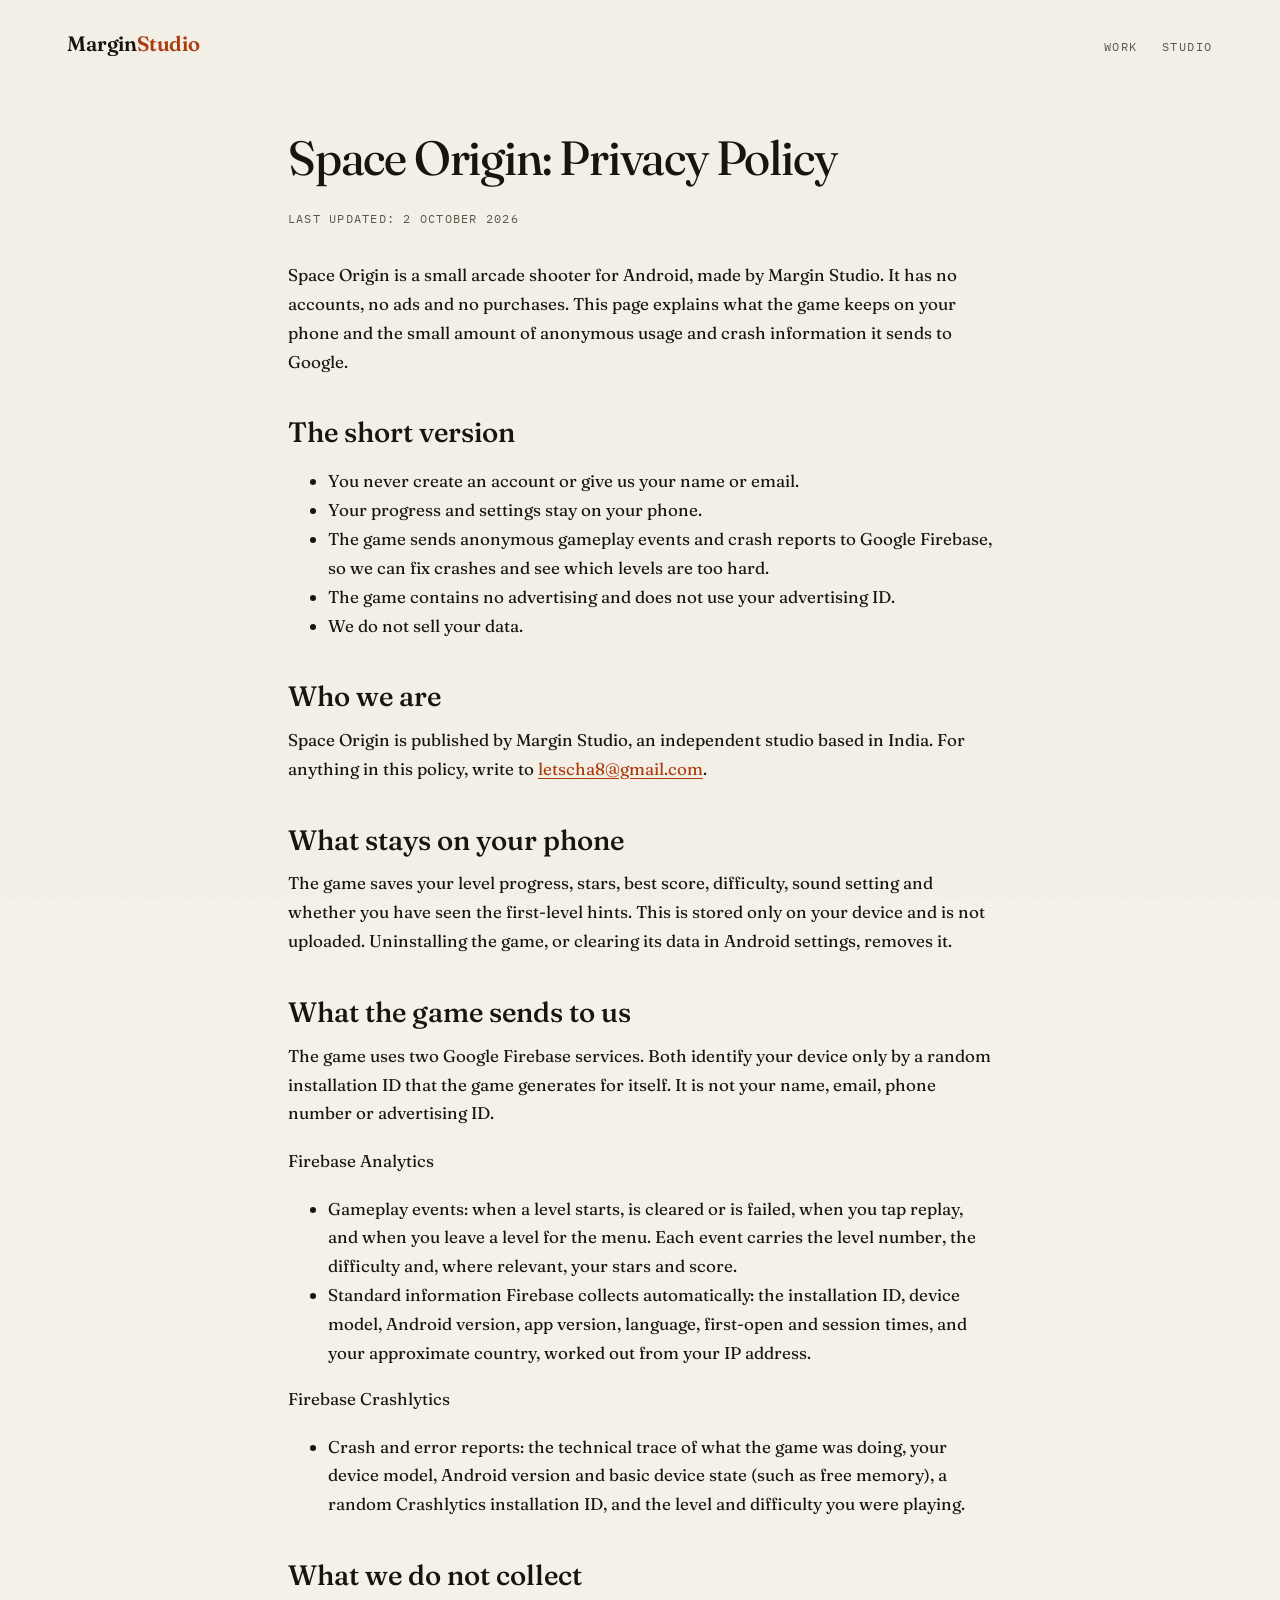
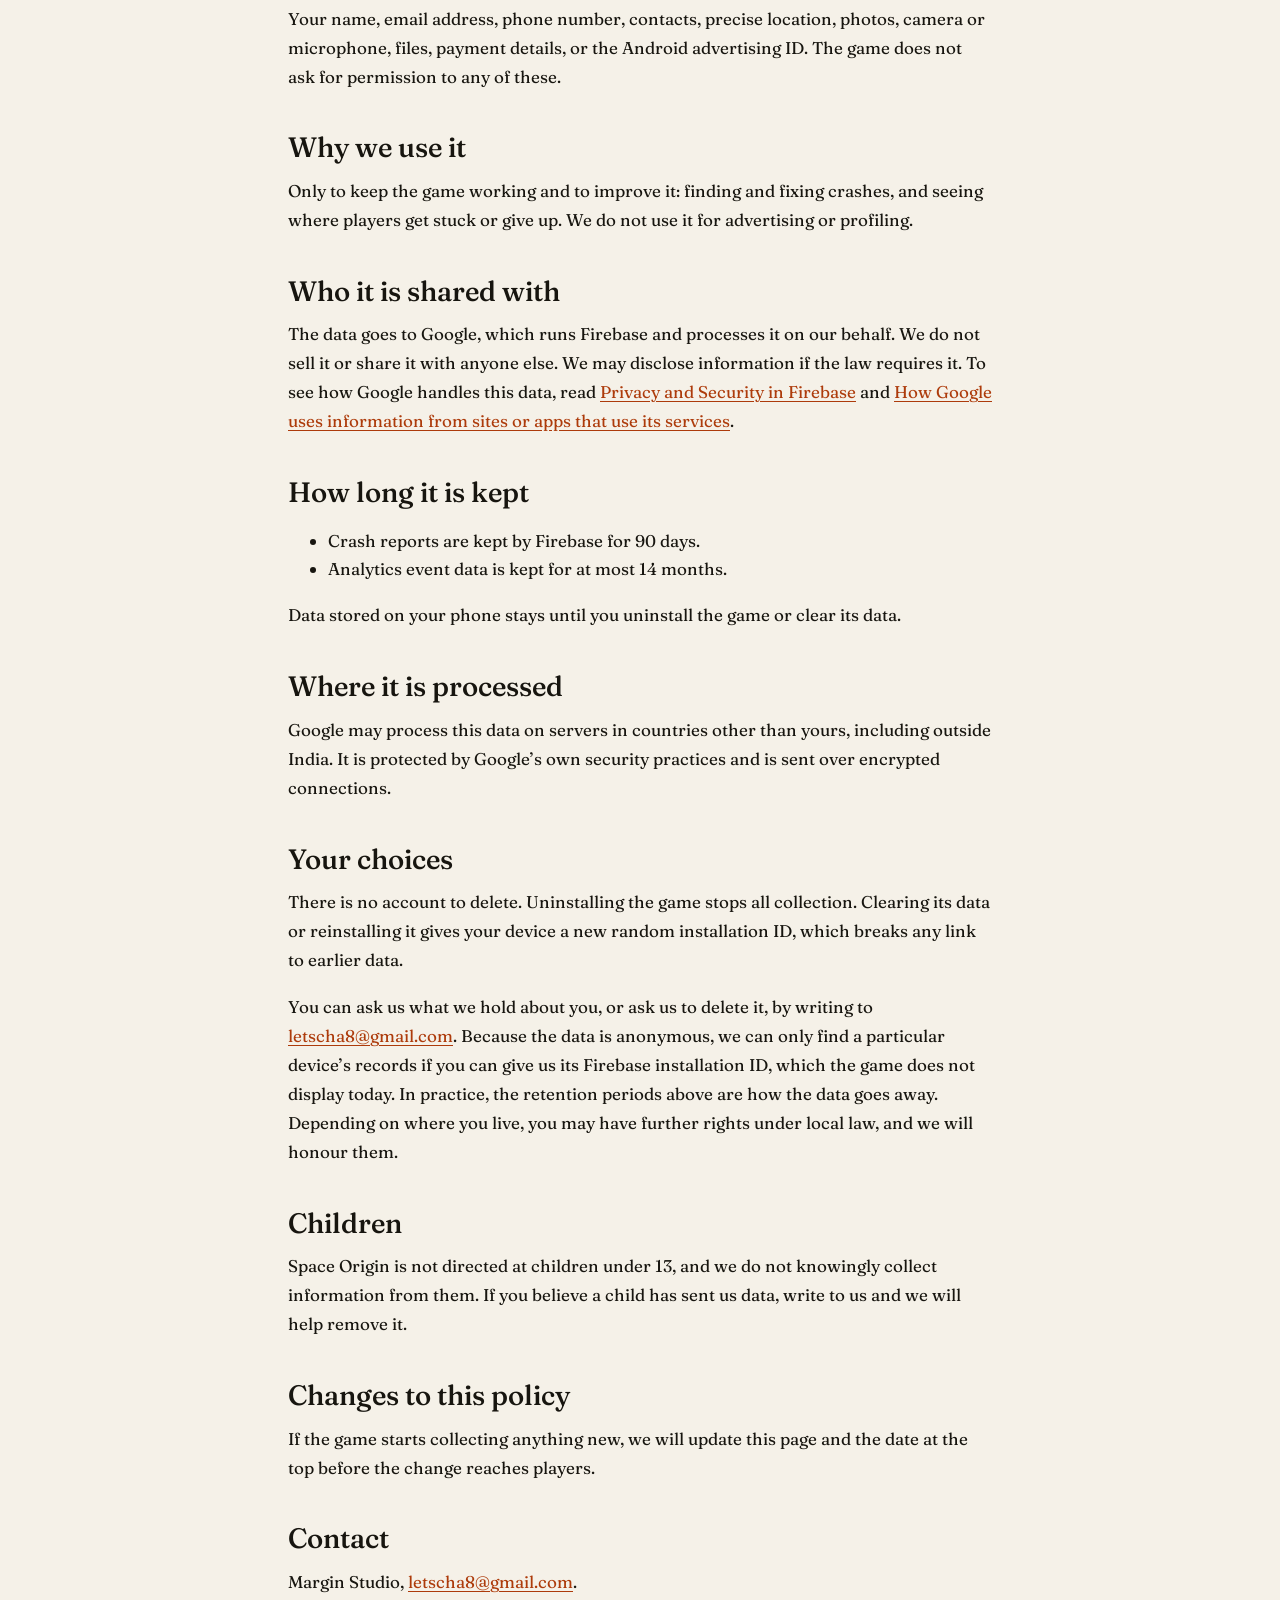
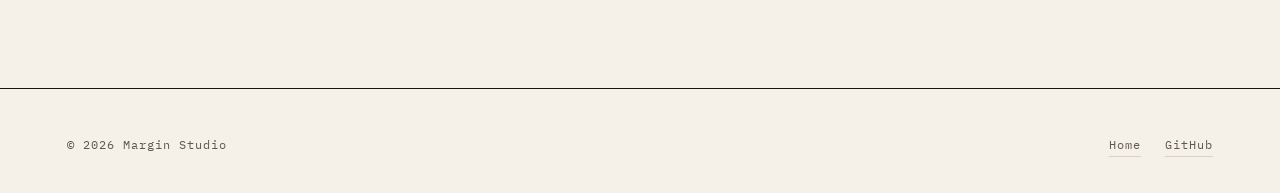
==== spaceorigin/privacy/index.html @ 7636f375 "Add the Space Origin privacy policy New page at /spaceorigin/privacy/ and a footer link to it on the" ====
<!DOCTYPE html>
<html lang="en">
<head>
  <meta charset="utf-8">
  <meta name="viewport" content="width=device-width, initial-scale=1">
  <title>Space Origin Privacy Policy — Margin Studio</title>
  <meta name="description" content="What Space Origin stores on your device, and the small amount of anonymous usage and crash data it sends to Google Firebase.">
  <meta name="referrer" content="no-referrer">
  <meta http-equiv="Content-Security-Policy" content="default-src 'self'; img-src 'self' data:; style-src 'self'; script-src 'none'; font-src 'self'; base-uri 'none'; form-action 'none'; object-src 'none'">

  <link rel="preload" href="/fonts/fraunces-var-latin.woff2" as="font" type="font/woff2" crossorigin>
  <link rel="stylesheet" href="/style.css">
</head>
<body>
  <a class="skip" href="#main">Skip to content</a>

  <header class="site-head">
    <div class="shell">
      <a class="brand" href="/">Margin<em>Studio</em></a>
      <nav class="site-nav" aria-label="Sections">
        <a href="/#work">Work</a>
        <a href="/#studio">Studio</a>
      </nav>
    </div>
  </header>

  <main id="main">
    <div class="shell">
      <article class="doc">
        <h1>Space Origin: Privacy Policy</h1>
        <p class="updated">Last updated: 2 October 2026</p>

        <p>
          Space Origin is a small arcade shooter for Android, made by Margin
          Studio. It has no accounts, no ads and no purchases. This page
          explains what the game keeps on your phone and the small amount of
          anonymous usage and crash information it sends to Google.
        </p>

        <h2>The short version</h2>
        <ul>
          <li>You never create an account or give us your name or email.</li>
          <li>Your progress and settings stay on your phone.</li>
          <li>The game sends anonymous gameplay events and crash reports to Google Firebase, so we can fix crashes and see which levels are too hard.</li>
          <li>The game contains no advertising and does not use your advertising ID.</li>
          <li>We do not sell your data.</li>
        </ul>

        <h2>Who we are</h2>
        <p>
          Space Origin is published by Margin Studio, an independent studio
          based in India. For anything in this policy, write to
          <a href="mailto:letscha8@gmail.com">letscha8@gmail.com</a>.
        </p>

        <h2>What stays on your phone</h2>
        <p>
          The game saves your level progress, stars, best score, difficulty,
          sound setting and whether you have seen the first-level hints. This
          is stored only on your device and is not uploaded. Uninstalling the
          game, or clearing its data in Android settings, removes it.
        </p>

        <h2>What the game sends to us</h2>
        <p>
          The game uses two Google Firebase services. Both identify your
          device only by a random installation ID that the game generates for
          itself. It is not your name, email, phone number or advertising ID.
        </p>

        <p><strong>Firebase Analytics</strong></p>
        <ul>
          <li>
            Gameplay events: when a level starts, is cleared or is failed,
            when you tap replay, and when you leave a level for the menu. Each
            event carries the level number, the difficulty and, where
            relevant, your stars and score.
          </li>
          <li>
            Standard information Firebase collects automatically: the
            installation ID, device model, Android version, app version,
            language, first-open and session times, and your approximate
            country, worked out from your IP address.
          </li>
        </ul>

        <p><strong>Firebase Crashlytics</strong></p>
        <ul>
          <li>
            Crash and error reports: the technical trace of what the game was
            doing, your device model, Android version and basic device state
            (such as free memory), a random Crashlytics installation ID, and
            the level and difficulty you were playing.
          </li>
        </ul>

        <h2>What we do not collect</h2>
        <p>
          Your name, email address, phone number, contacts, precise location,
          photos, camera or microphone, files, payment details, or the Android
          advertising ID. The game does not ask for permission to any of
          these.
        </p>

        <h2>Why we use it</h2>
        <p>
          Only to keep the game working and to improve it: finding and
          fixing crashes, and seeing where players get stuck or give up. We do
          not use it for advertising or profiling.
        </p>

        <h2>Who it is shared with</h2>
        <p>
          The data goes to Google, which runs Firebase and processes it on our
          behalf. We do not sell it or share it with anyone else. We may
          disclose information if the law requires it. To see how Google
          handles this data, read
          <a href="https://firebase.google.com/support/privacy" rel="noopener noreferrer">Privacy and Security in Firebase</a>
          and
          <a href="https://policies.google.com/technologies/partner-sites" rel="noopener noreferrer">How Google uses information from sites or apps that use its services</a>.
        </p>

        <h2>How long it is kept</h2>
        <ul>
          <li>Crash reports are kept by Firebase for 90 days.</li>
          <li>Analytics event data is kept for at most 14 months.</li>
        </ul>
        <p>
          Data stored on your phone stays until you uninstall the game or
          clear its data.
        </p>

        <h2>Where it is processed</h2>
        <p>
          Google may process this data on servers in countries other than
          yours, including outside India. It is protected by Google&rsquo;s
          own security practices and is sent over encrypted connections.
        </p>

        <h2>Your choices</h2>
        <p>
          There is no account to delete. Uninstalling the game stops all
          collection. Clearing its data or reinstalling it gives your device a
          new random installation ID, which breaks any link to earlier data.
        </p>
        <p>
          You can ask us what we hold about you, or ask us to delete it, by
          writing to <a href="mailto:letscha8@gmail.com">letscha8@gmail.com</a>.
          Because the data is anonymous, we can only find a particular
          device&rsquo;s records if you can give us its Firebase installation
          ID, which the game does not display today. In practice, the retention
          periods above are how the data goes away. Depending on where you
          live, you may have further rights under local law, and we will
          honour them.
        </p>

        <h2>Children</h2>
        <p>
          Space Origin is not directed at children under 13, and we do not
          knowingly collect information from them. If you believe a child has
          sent us data, write to us and we will help remove it.
        </p>

        <h2>Changes to this policy</h2>
        <p>
          If the game starts collecting anything new, we will update this page
          and the date at the top before the change reaches players.
        </p>

        <h2>Contact</h2>
        <p>
          Margin Studio, <a href="mailto:letscha8@gmail.com">letscha8@gmail.com</a>.
        </p>
      </article>
    </div>
  </main>

  <footer class="site-foot">
    <div class="shell">
      <div class="foot-grid">
        <span>&copy; 2026 Margin Studio</span>
        <nav class="foot-links" aria-label="Footer">
          <a href="/">Home</a>
          <a href="https://github.com/ashrafkerawala" rel="noopener noreferrer">GitHub</a>
        </nav>
      </div>
    </div>
  </footer>
</body>
</html>
---- style.css ----
/* =========================================================================
   Margin Studio
   Concept: marginalia — the margin is an active part of the page, not
   empty space. Folios, labels and annotations live out in the rail;
   the centrepiece is a stack of ruled sheets tilted in 3D space.
   ========================================================================= */

/* ---------- 1. Fonts (self-hosted, latin subset) ---------- */

@font-face {
  font-family: "Fraunces";
  src: url("/fonts/fraunces-var-latin.woff2") format("woff2-variations");
  font-weight: 100 900;
  font-style: normal;
  font-display: swap;
  unicode-range: U+0000-00FF, U+0131, U+0152-0153, U+02BB-02BC, U+02C6,
    U+02DA, U+02DC, U+2000-206F, U+20AC, U+2122, U+2191, U+2193, U+2212,
    U+2215, U+FEFF, U+FFFD;
}

@font-face {
  font-family: "IBM Plex Mono";
  src: url("/fonts/ibm-plex-mono-400-latin.woff2") format("woff2");
  font-weight: 400;
  font-style: normal;
  font-display: swap;
}

@font-face {
  font-family: "IBM Plex Mono";
  src: url("/fonts/ibm-plex-mono-500-latin.woff2") format("woff2");
  font-weight: 500;
  font-style: normal;
  font-display: swap;
}

/* ---------- 2. Tokens ---------- */

:root {
  /* Print stock, ink, and one accent: the proofreader's red pencil. */
  --paper: #f5f1e8;
  --paper-raised: #fffdf7;
  --paper-sunk: #ece7da;
  --ink: #17150f;
  --ink-soft: #5c584c;
  --rule: #d8d2c4;
  /* Measured 5.47:1 on --paper. The brighter #c1440e came out at 4.54:1 —
     a technical AA pass with no headroom, which is not good enough for
     13px mono annotations. */
  --annot: #ad3b0b;

  /* Sheet lighting: a highlight edge and a defined border, so the stack
     reads as physical paper rather than flat rectangles. */
  --sheet-hi: #ffffff;
  --sheet-edge: #cdc6b5;

  --shadow-lift: 0 2px 4px rgb(23 21 15 / 0.04), 0 12px 28px rgb(23 21 15 / 0.07),
    0 40px 80px rgb(23 21 15 / 0.06);
  --grain-blend: multiply;
  --grain-opacity: 0.055;

  --font-display: "Fraunces", Georgia, "Times New Roman", serif;
  --font-mono: "IBM Plex Mono", ui-monospace, "SFMono-Regular", Consolas, monospace;

  /* Fluid scale.
     The display size is bounded by viewport HEIGHT as well as width, via
     min(): on a short laptop screen a purely vw-based size pushes the last
     line below the fold. */
  --f-display: clamp(3.4rem, min(9.5vw, 14vh), 8rem);
  --f-h2: clamp(2rem, 5.2vw, 3.75rem);
  --f-h3: clamp(1.35rem, 2.4vw, 1.75rem);
  --f-lede: clamp(1.125rem, 1.15rem + 0.5vw, 1.4rem);
  --f-body: clamp(1rem, 0.96rem + 0.2vw, 1.0625rem);
  --f-mono: clamp(0.6875rem, 0.66rem + 0.15vw, 0.8125rem);

  /* Layout */
  --shell: 78rem;
  --rail: 9.5rem;
  --gutter: clamp(1.5rem, 3.5vw, 3rem);
  --pad: clamp(1.25rem, 4vw, 3.25rem);
  --section-gap: clamp(5rem, 12vh, 10rem);
}

@media (prefers-color-scheme: dark) {
  :root {
    --paper: #141310;
    --paper-raised: #1e1c17;
    --paper-sunk: #100f0c;
    --ink: #ece7db;
    --ink-soft: #9c968a;
    --rule: #312e26;
    --annot: #e4702c;

    /* Dark mode needs far more separation than light: paper-on-paper at
       these luminances is otherwise invisible. */
    --sheet-hi: #353027;
    --sheet-edge: #4a443a;

    --shadow-lift: 0 2px 4px rgb(0 0 0 / 0.3), 0 12px 28px rgb(0 0 0 / 0.45),
      0 40px 80px rgb(0 0 0 / 0.4);
    --grain-blend: overlay;
    --grain-opacity: 0.09;
  }
}

/* Registered so the parallax values interpolate as numbers, not strings.
   Unsupported browsers still read them as plain custom properties. */
@property --mx {
  syntax: "<number>";
  inherits: true;
  initial-value: 0;
}
@property --my {
  syntax: "<number>";
  inherits: true;
  initial-value: 0;
}

/* ---------- 3. Base ---------- */

*,
*::before,
*::after {
  box-sizing: border-box;
}

html {
  -webkit-text-size-adjust: 100%;
  scroll-behavior: smooth;
}

body {
  margin: 0;
  /* Column flex so the footer sits at the bottom of short pages (the
     privacy policy) instead of floating halfway up. */
  min-height: 100vh;
  display: flex;
  flex-direction: column;
  background: var(--paper);
  color: var(--ink);
  font-family: var(--font-display);
  font-size: var(--f-body);
  font-variation-settings: "opsz" 14, "wght" 400, "SOFT" 0, "WONK" 0;
  line-height: 1.65;
  /* `clip` rather than `hidden`: hidden would make body a scroll container
     and silently break `position: sticky` on the margin rail. */
  overflow-x: hidden;
  overflow-x: clip;
  -webkit-font-smoothing: antialiased;
}

/* Paper grain. Decorative, never interactive. */
body::after {
  content: "";
  position: fixed;
  inset: 0;
  z-index: 9999;
  pointer-events: none;
  opacity: var(--grain-opacity);
  mix-blend-mode: var(--grain-blend);
  background-image: url("data:image/svg+xml,%3Csvg xmlns='http://www.w3.org/2000/svg' width='200' height='200'%3E%3Cfilter id='n'%3E%3CfeTurbulence type='fractalNoise' baseFrequency='0.82' numOctaves='4' stitchTiles='stitch'/%3E%3C/filter%3E%3Crect width='100%25' height='100%25' filter='url(%23n)'/%3E%3C/svg%3E");
}

a {
  color: inherit;
}

p {
  margin: 0 0 1.1em;
}

::selection {
  background: var(--annot);
  color: var(--paper-raised);
}

:focus-visible {
  outline: 2px solid var(--annot);
  outline-offset: 3px;
  border-radius: 2px;
}

.skip {
  position: absolute;
  left: -9999px;
  top: 0;
  padding: 0.75rem 1.25rem;
  background: var(--annot);
  color: #fff;
  font-family: var(--font-mono);
  font-size: var(--f-mono);
  text-transform: uppercase;
  letter-spacing: 0.1em;
  z-index: 10000;
}
.skip:focus {
  left: 0.5rem;
  top: 0.5rem;
}

/* ---------- 4. Layout primitives ---------- */

.shell {
  max-width: var(--shell);
  margin-inline: auto;
  padding-inline: var(--pad);
}

/* Two-track grid: the margin rail, then the text column. */
.tracks {
  display: grid;
  grid-template-columns: var(--rail) minmax(0, 1fr);
  gap: var(--gutter);
  align-items: start;
}

.rail {
  position: sticky;
  top: 2rem;
  display: flex;
  flex-direction: column;
  gap: 0.6rem;
  padding-top: 0.75rem;
  border-top: 1px solid var(--ink);
}

.folio {
  font-family: var(--font-mono);
  font-size: var(--f-mono);
  font-weight: 500;
  letter-spacing: 0.06em;
  color: var(--annot);
}

.label {
  font-family: var(--font-mono);
  font-size: var(--f-mono);
  letter-spacing: 0.14em;
  text-transform: uppercase;
  color: var(--ink-soft);
}

/* An annotation: red, mono, set as if pencilled into the margin. */
.note {
  font-family: var(--font-mono);
  font-size: var(--f-mono);
  line-height: 1.6;
  color: var(--annot);
  border-left: 1px solid var(--annot);
  padding-left: 0.75rem;
  margin-top: 0.5rem;
}

/* ---------- 5. Header ---------- */

.site-head {
  position: relative;
  z-index: 5;
  padding-block: clamp(1.5rem, 3vh, 2.5rem);
}

.site-head .shell {
  display: flex;
  align-items: baseline;
  justify-content: space-between;
  gap: 1rem;
  flex-wrap: wrap;
}

.brand {
  font-family: var(--font-display);
  font-variation-settings: "opsz" 48, "wght" 600, "SOFT" 20, "WONK" 1;
  font-size: 1.3rem;
  letter-spacing: -0.01em;
  text-decoration: none;
}
.brand em {
  font-style: normal;
  color: var(--annot);
}

.site-nav {
  display: flex;
  gap: 1.5rem;
  font-family: var(--font-mono);
  font-size: var(--f-mono);
  letter-spacing: 0.12em;
  text-transform: uppercase;
}
.site-nav a {
  color: var(--ink-soft);
  text-decoration: none;
  padding-bottom: 2px;
  border-bottom: 1px solid transparent;
  transition: color 0.25s ease, border-color 0.25s ease;
}
.site-nav a:hover {
  color: var(--annot);
  border-bottom-color: var(--annot);
}

/* ---------- 6. Hero ---------- */

.hero {
  position: relative;
  padding-block: clamp(2rem, 6vh, 5rem) var(--section-gap);
}

/* The sheet stage anchors to the content column, not the viewport,
   so it bleeds off the shell edge by a controlled amount. */
.hero .shell {
  position: relative;
}

.hero-grid {
  position: relative;
  display: grid;
  grid-template-columns: var(--rail) minmax(0, 1fr);
  gap: var(--gutter);
  align-items: start;
}

.hero-body {
  position: relative;
  z-index: 2;
}

.display {
  margin: 0;
  font-size: var(--f-display);
  /* opsz 144 is the display cut: high contrast, fine hairlines.
     WONK 1 turns on the quirky alternate letterforms. */
  font-variation-settings: "opsz" 144, "wght" 480, "SOFT" 0, "WONK" 1;
  line-height: 0.86;
  letter-spacing: -0.035em;
  text-wrap: balance;
}

/* Two nested elements on purpose: `.line` owns the parallax transform,
   `.line-in` owns the reveal transform. One element cannot hold both,
   since the second `transform` would simply overwrite the first.

   Deliberately 2D. Putting the headline in a `preserve-3d` context with
   translateZ forces the browser to rasterize the text into a composited
   texture and then scale it, which softens the edges — unacceptable when
   the type is the design. Staggered translateX reads as depth anyway, and
   the genuine 3D lives in the sheet stage where it costs nothing. */
.display .line {
  display: block;
}

.display .line-in {
  display: block;
}

/* Each line drifts a different distance — the nearer it "is", the more it
   moves. Same cue the sheet stack uses, without the 3D cost. */
.display .line:nth-child(1) {
  transform: translateX(calc(var(--mx) * 4px));
}
.display .line:nth-child(2) {
  margin-left: 0.14em;
  transform: translateX(calc(var(--mx) * 10px));
}
.display .line:nth-child(3) {
  margin-left: 0.04em;
  transform: translateX(calc(var(--mx) * 17px));
}

/* "apps." gets the accent — the one word that names what they make. */
.display .accent {
  color: var(--annot);
}

.lede {
  max-width: 34ch;
  margin-top: clamp(1.75rem, 4vh, 2.75rem);
  font-size: var(--f-lede);
  font-variation-settings: "opsz" 24, "wght" 380, "SOFT" 30, "WONK" 0;
  color: var(--ink-soft);
  line-height: 1.5;
}

/* ---------- 7. The 3D sheet stack ---------- */

.stage {
  position: absolute;
  z-index: 1;
  right: calc(var(--pad) * -0.25);
  top: 50%;
  width: min(30rem, 42vw);
  aspect-ratio: 5 / 6;
  translate: 0 -50%;
  perspective: 1400px;
  perspective-origin: 60% 45%;
  pointer-events: none;
}

.sheets {
  position: absolute;
  inset: 0;
  transform-style: preserve-3d;
  /* Base tilt, then the live pointer parallax on top. */
  transform: rotateX(calc(8deg + var(--my) * -7deg))
    rotateY(calc(-22deg + var(--mx) * 11deg)) rotateZ(-3deg);
}

.sheet {
  position: absolute;
  inset: 0;
  /* A raking light across each sheet — the cheapest way to make a flat
     rectangle read as a physical surface tilted in space. */
  background: linear-gradient(
    152deg,
    var(--sheet-hi) 0%,
    var(--paper-raised) 42%,
    var(--paper-sunk) 100%
  );
  border: 1px solid var(--sheet-edge);
  box-shadow: var(--shadow-lift);
  overflow: hidden;
  backface-visibility: hidden;
}

/* The red margin rule — the detail the whole concept hangs on. */
.sheet::before {
  content: "";
  position: absolute;
  inset-block: 0;
  left: 17%;
  width: 1px;
  background: var(--annot);
  opacity: 0.45;
}

/* Ghost text: ruled lines standing in for body copy. */
.sheet::after {
  content: "";
  position: absolute;
  inset: 13% 9% 16% 23%;
  background: repeating-linear-gradient(
    to bottom,
    var(--rule) 0 1px,
    transparent 1px 15px
  );
  opacity: 0.85;
}

.sheet:nth-child(1) {
  transform: translateZ(-90px) translate(-9%, 7%) rotate(-5deg);
  opacity: 0.5;
}
.sheet:nth-child(2) {
  transform: translateZ(-45px) translate(-4.5%, 3.5%) rotate(-2.5deg);
  opacity: 0.72;
}
.sheet:nth-child(3) {
  transform: translateZ(0);
}
.sheet:nth-child(4) {
  transform: translateZ(45px) translate(4.5%, -3.5%) rotate(2deg);
}
/* The front sheet carries a struck-through line and a margin tick,
   like a page someone has actually marked up. */
.sheet:nth-child(5) {
  transform: translateZ(92px) translate(9.5%, -7.5%) rotate(4.5deg);
}
.sheet:nth-child(5)::after {
  inset: 18% 14% 22% 26%;
  background: repeating-linear-gradient(
    to bottom,
    var(--ink) 0 2px,
    transparent 2px 17px
  );
  opacity: 0.16;
}

.sheet-mark {
  position: absolute;
  left: 7%;
  top: 27%;
  width: 7%;
  height: 1.5px;
  background: var(--annot);
  transform: rotate(-14deg);
  opacity: 0.9;
}
.sheet-mark::after {
  content: "";
  position: absolute;
  left: 0;
  top: 260%;
  width: 62%;
  height: 1.5px;
  background: var(--annot);
  transform: rotate(6deg);
}

/* ---------- 8. Sections ---------- */

.section {
  padding-block: var(--section-gap);
  border-top: 1px solid var(--rule);
}

.section-title {
  margin: 0 0 clamp(1.5rem, 3vh, 2.25rem);
  font-size: var(--f-h2);
  font-variation-settings: "opsz" 96, "wght" 450, "SOFT" 0, "WONK" 1;
  line-height: 0.95;
  letter-spacing: -0.025em;
}

.section-body {
  max-width: 62ch;
}

.section-body > p:last-child {
  margin-bottom: 0;
}

/* ---------- 9. Work / Under Control ---------- */

.work-head {
  display: flex;
  align-items: baseline;
  gap: 1rem;
  flex-wrap: wrap;
  margin-bottom: 1rem;
}

.status {
  font-family: var(--font-mono);
  font-size: var(--f-mono);
  font-weight: 500;
  letter-spacing: 0.14em;
  text-transform: uppercase;
  color: var(--annot);
  border: 1px solid var(--annot);
  border-radius: 999px;
  padding: 0.2rem 0.7rem;
  white-space: nowrap;
}

.features {
  list-style: none;
  margin: clamp(2rem, 4vh, 3rem) 0 0;
  padding: 0;
  display: grid;
  gap: 1px;
  background: var(--rule);
  border-block: 1px solid var(--rule);
  grid-template-columns: repeat(auto-fit, minmax(15rem, 1fr));
}

.features li {
  background: var(--paper);
  padding: clamp(1.25rem, 2.5vw, 1.75rem) clamp(1rem, 2vw, 1.5rem);
}

.features h3 {
  margin: 0 0 0.5rem;
  font-size: var(--f-h3);
  font-variation-settings: "opsz" 36, "wght" 500, "SOFT" 20, "WONK" 1;
  line-height: 1.15;
  letter-spacing: -0.015em;
}

.features p {
  margin: 0;
  color: var(--ink-soft);
  font-size: 0.95rem;
  line-height: 1.6;
}

.features .idx {
  display: block;
  margin-bottom: 0.9rem;
  font-family: var(--font-mono);
  font-size: var(--f-mono);
  font-weight: 500;
  letter-spacing: 0.1em;
  color: var(--annot);
}

/* Underlined link that draws itself on hover. */
.link {
  display: inline-block;
  margin-top: 2rem;
  font-family: var(--font-mono);
  font-size: var(--f-mono);
  letter-spacing: 0.12em;
  text-transform: uppercase;
  text-decoration: none;
  color: var(--ink);
  padding-bottom: 3px;
  background-image: linear-gradient(var(--annot), var(--annot));
  background-repeat: no-repeat;
  background-position: 0 100%;
  background-size: 100% 1px;
  transition: background-size 0.3s ease, color 0.3s ease;
}
.link:hover {
  color: var(--annot);
  background-size: 100% 2px;
}
.link::after {
  content: " \2192";
}

/* ---------- 10. Studio note ---------- */

.studio-body p {
  font-size: var(--f-lede);
  font-variation-settings: "opsz" 24, "wght" 380, "SOFT" 30, "WONK" 0;
  line-height: 1.55;
  max-width: 46ch;
}

.studio-body p + p {
  color: var(--ink-soft);
}

/* ---------- 11. Footer ---------- */

main {
  flex: 1 0 auto;
}

.site-foot {
  flex-shrink: 0;
  border-top: 1px solid var(--ink);
  padding-block: clamp(2rem, 5vh, 3.5rem) clamp(2rem, 4vh, 3rem);
}

.foot-grid {
  display: flex;
  justify-content: space-between;
  align-items: baseline;
  gap: 1.5rem 2rem;
  flex-wrap: wrap;
  font-family: var(--font-mono);
  font-size: var(--f-mono);
  letter-spacing: 0.08em;
  color: var(--ink-soft);
}

.foot-links {
  display: flex;
  gap: 1.5rem;
  flex-wrap: wrap;
}
.foot-links a {
  color: var(--ink-soft);
  text-decoration: none;
  border-bottom: 1px solid var(--rule);
  padding-bottom: 2px;
  transition: color 0.25s ease, border-color 0.25s ease;
}
.foot-links a:hover {
  color: var(--annot);
  border-bottom-color: var(--annot);
}

/* ---------- 12. Reveal choreography ---------- */

/* Only hide things when scripting is available to bring them back.
   Without JS (or without support for this query) content renders
   immediately — the animation is an enhancement, never a gate. */
@media (scripting: enabled) {
  [data-reveal] {
    opacity: 0;
    transform: translateY(1.5rem);
    transition: opacity 0.85s cubic-bezier(0.22, 1, 0.36, 1),
      transform 0.85s cubic-bezier(0.22, 1, 0.36, 1);
  }
  [data-reveal].is-in {
    opacity: 1;
    transform: none;
  }
  [data-reveal-delay="1"] { transition-delay: 0.09s; }
  [data-reveal-delay="2"] { transition-delay: 0.18s; }
  [data-reveal-delay="3"] { transition-delay: 0.27s; }
  [data-reveal-delay="4"] { transition-delay: 0.36s; }
  [data-reveal-delay="5"] { transition-delay: 0.45s; }
}

/* The sheet stack assembles itself once, on load. */
@keyframes sheet-settle {
  from {
    opacity: 0;
    transform: translateZ(0) translate(0, 14%) rotate(0deg);
  }
}

.sheet {
  animation: sheet-settle 1.1s cubic-bezier(0.22, 1, 0.36, 1) backwards;
}
.sheet:nth-child(1) { animation-delay: 0.05s; }
.sheet:nth-child(2) { animation-delay: 0.14s; }
.sheet:nth-child(3) { animation-delay: 0.23s; }
.sheet:nth-child(4) { animation-delay: 0.32s; }
.sheet:nth-child(5) { animation-delay: 0.41s; }

/* Progressive enhancement: where scroll-linked animation is supported,
   the stack drifts gently as the hero leaves the viewport. */
@supports (animation-timeline: view()) {
  @media (prefers-reduced-motion: no-preference) {
    .sheets {
      animation: stack-drift linear both;
      animation-timeline: view();
      animation-range: entry 40% exit 90%;
    }
    @keyframes stack-drift {
      to {
        translate: 0 -5%;
        rotate: 1.5deg;
      }
    }
  }
}

/* ---------- 13. Responsive ---------- */

@media (max-width: 62rem) {
  :root {
    --rail: 6.5rem;
  }
  .stage {
    width: min(24rem, 46vw);
    opacity: 0.55;
    right: calc(var(--pad) * -0.6);
  }
  .display {
    letter-spacing: -0.03em;
  }
}

@media (max-width: 46rem) {
  :root {
    --rail: 0px;
    --gutter: 0px;
  }
  .tracks,
  .hero-grid {
    grid-template-columns: minmax(0, 1fr);
  }
  /* The rail reflows inline, above its section: folio and label share one
     line, the annotation drops to its own full-width line beneath. Without
     the wrap the label breaks across two lines and squeezes the note into
     a ~200px column. */
  .rail {
    position: static;
    flex-direction: row;
    flex-wrap: wrap;
    align-items: baseline;
    gap: 0.75rem;
    margin-bottom: 1.75rem;
    padding-top: 0.6rem;
  }
  .note {
    flex-basis: 100%;
    border-left: 2px solid var(--annot);
    padding-left: 0.75rem;
    margin-top: 0.35rem;
    max-width: 38ch;
  }
  /* Behind the type, dimmed — depth without crowding the headline. */
  .stage {
    width: min(20rem, 76vw);
    right: -16%;
    top: 68%;
    opacity: 0.42;
  }
  .lede {
    max-width: none;
  }
}

/* ---------- 14. Reduced motion ---------- */

@media (prefers-reduced-motion: reduce) {
  html {
    scroll-behavior: auto;
  }
  *,
  *::before,
  *::after {
    animation-duration: 0.001ms !important;
    animation-iteration-count: 1 !important;
    transition-duration: 0.001ms !important;
  }
  /* Freeze the stack at its resting tilt, ignoring the pointer. */
  .sheets {
    transform: rotateX(8deg) rotateY(-22deg) rotateZ(-3deg);
  }
  .display .line {
    transform: none !important;
  }
  [data-reveal] {
    opacity: 1 !important;
    transform: none !important;
  }
}

/* ---------- 15. Document pages (privacy policy, etc.) ----------
   Shares the tokens and type, but stays a plain readable document:
   no 3D, no motion, generous measure. */

.doc {
  max-width: 44rem;
  margin-inline: auto;
  padding-block: clamp(2rem, 5vh, 4rem) clamp(4rem, 8vh, 6rem);
}

.doc h1 {
  margin: 0 0 1.5rem;
  font-size: clamp(2rem, 5vw, 3rem);
  font-variation-settings: "opsz" 72, "wght" 460, "SOFT" 0, "WONK" 1;
  line-height: 1.05;
  letter-spacing: -0.025em;
}

.doc h2 {
  margin: 2.5rem 0 0.75rem;
  font-size: var(--f-h3);
  font-variation-settings: "opsz" 36, "wght" 520, "SOFT" 20, "WONK" 0;
  line-height: 1.2;
}

.doc p,
.doc li {
  font-variation-settings: "opsz" 16, "wght" 400, "SOFT" 20, "WONK" 0;
  line-height: 1.7;
}

.doc a {
  color: var(--annot);
  text-underline-offset: 3px;
}

.doc .updated {
  font-family: var(--font-mono);
  font-size: var(--f-mono);
  letter-spacing: 0.1em;
  text-transform: uppercase;
  color: var(--ink-soft);
  margin-bottom: 2rem;
}

.notice {
  border-left: 3px solid var(--annot);
  background: var(--paper-raised);
  padding: 1rem 1.25rem;
  margin: 2rem 0;
}
.notice strong {
  font-variation-settings: "opsz" 16, "wght" 600, "SOFT" 0, "WONK" 0;
  color: var(--annot);
}
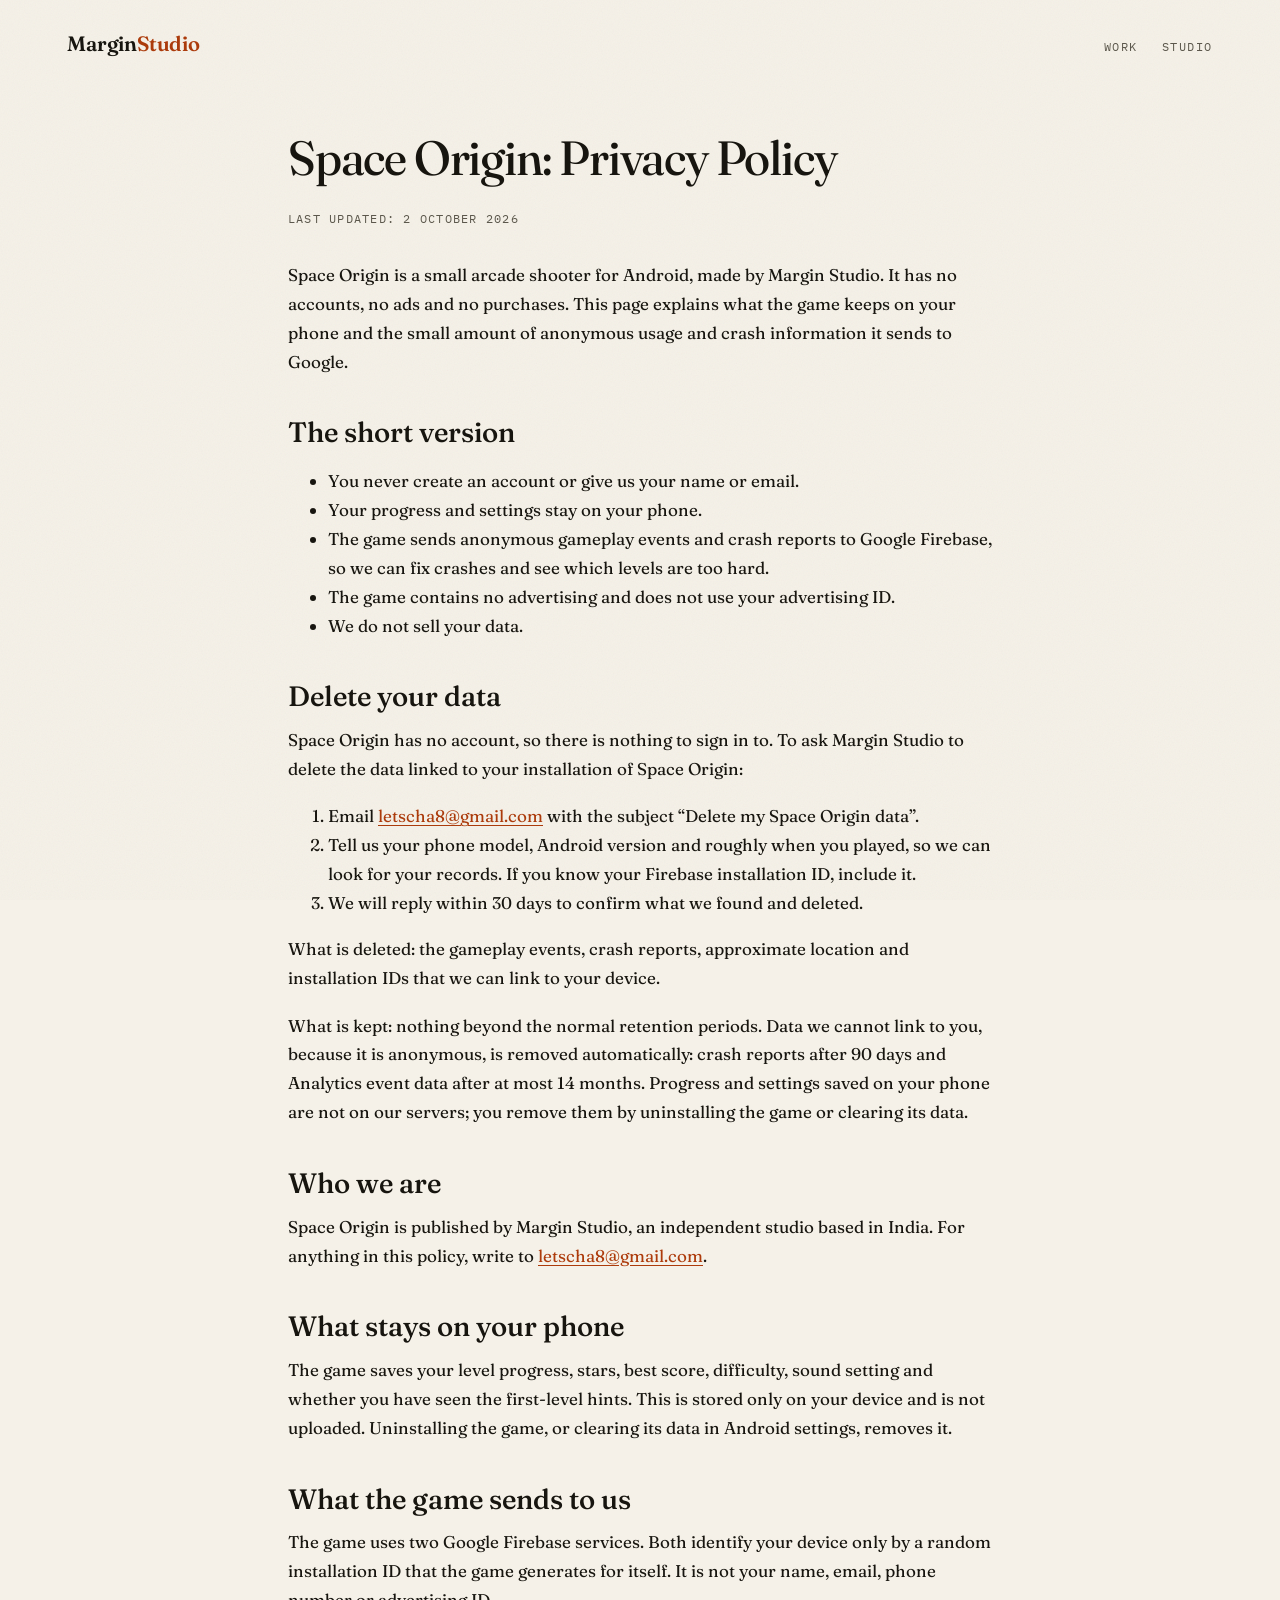
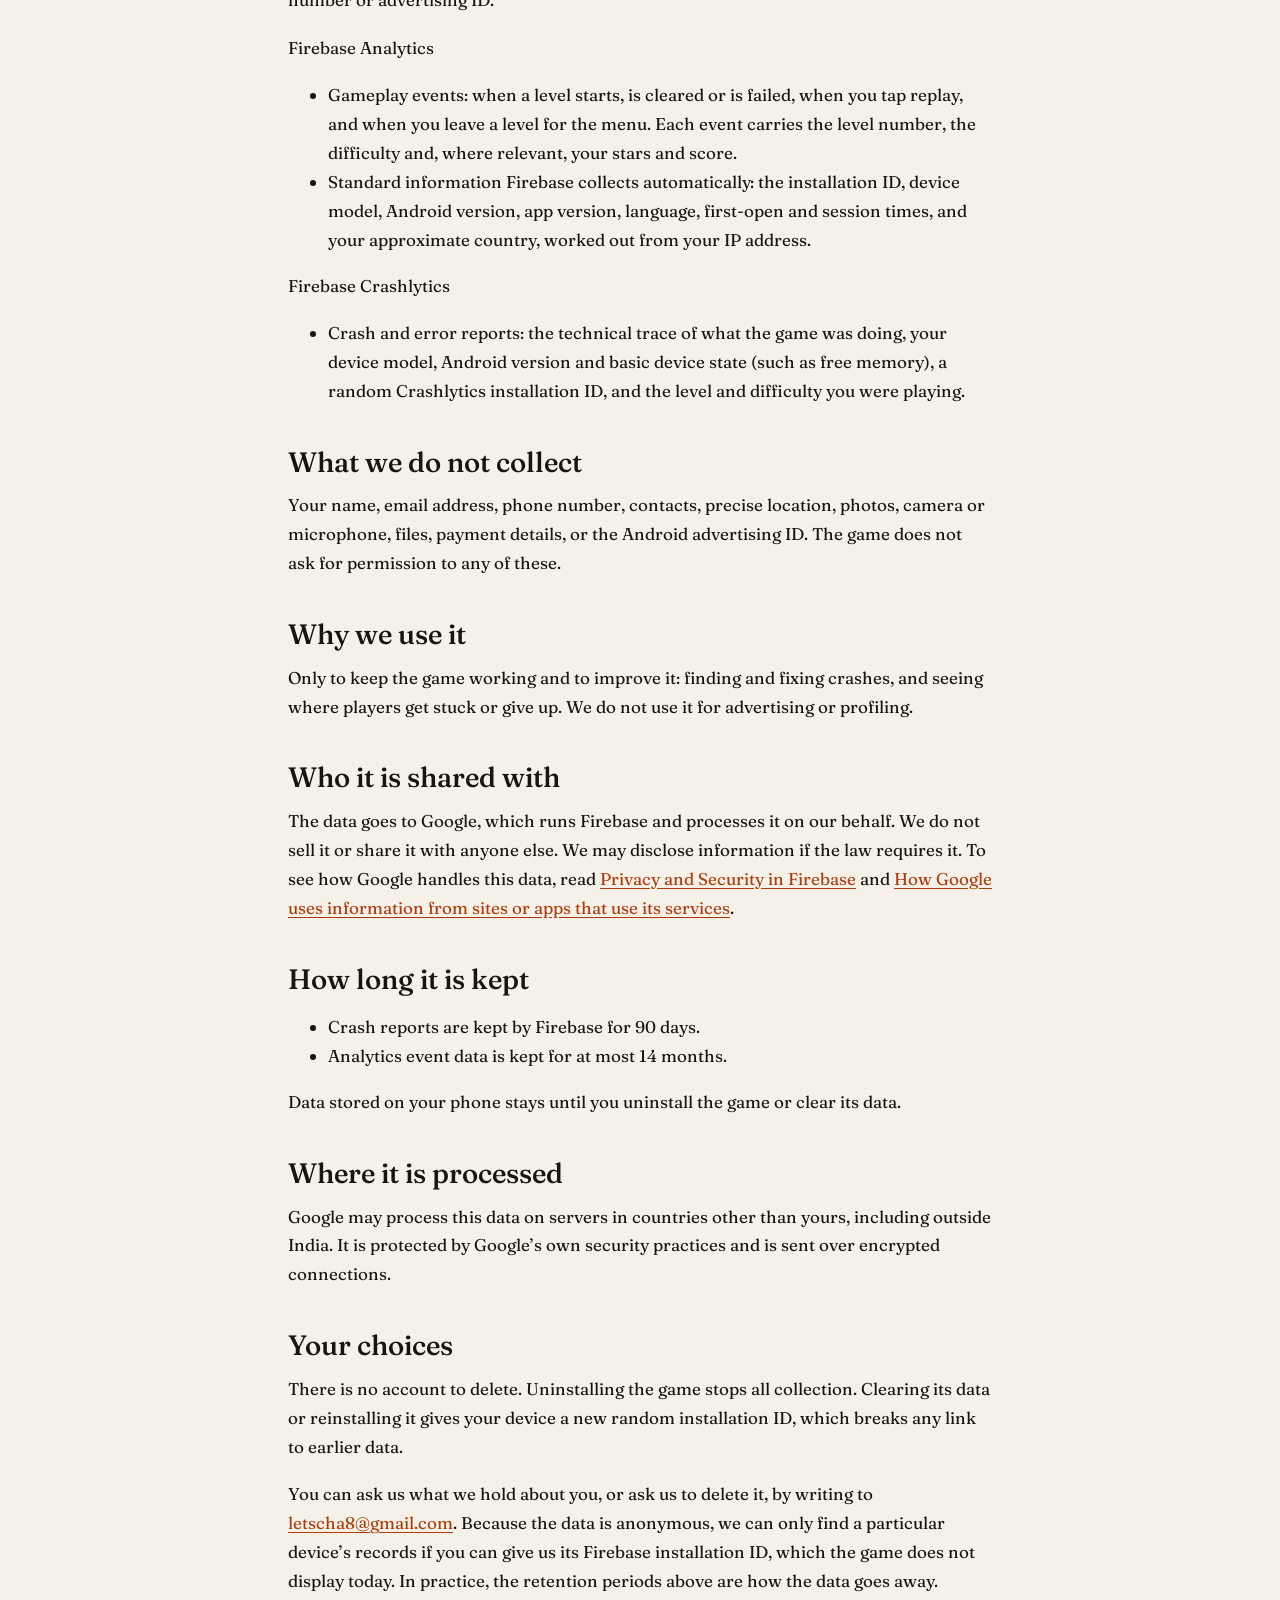
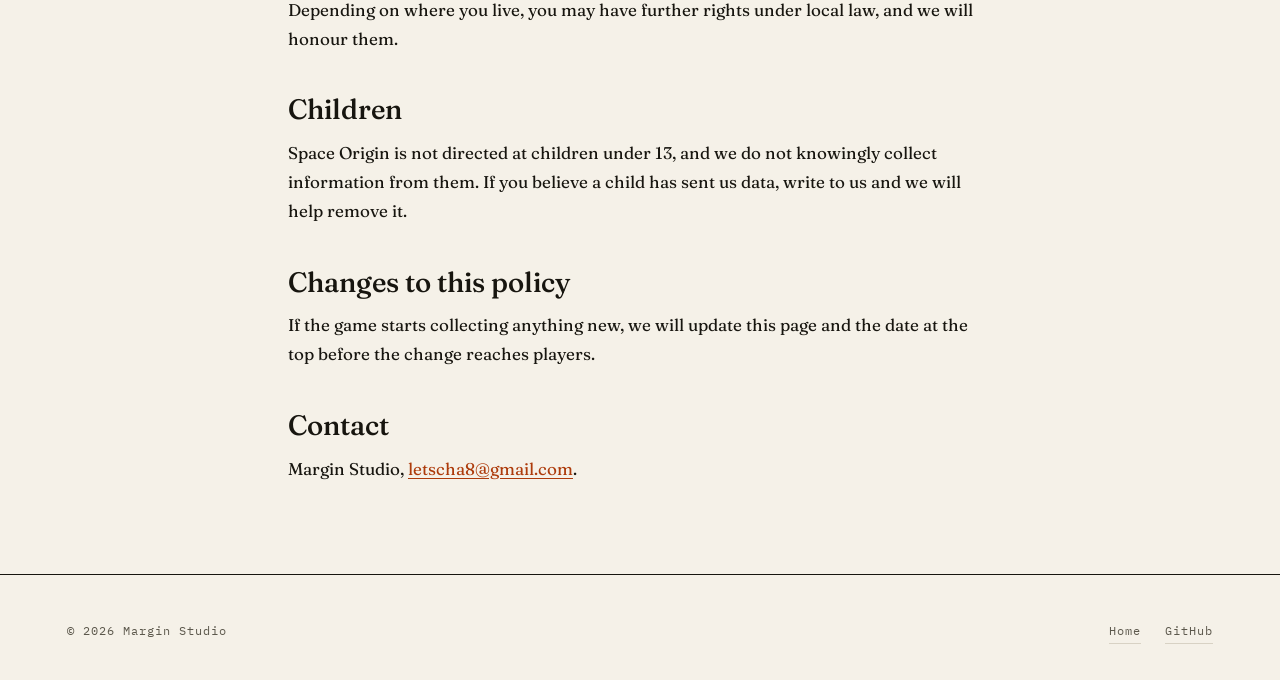
==== commit 75b0fe17: "Add a prominent "Delete your data" section to the Space Origin policy Google Play's data-deletion li" ====
--- a/spaceorigin/privacy/index.html
+++ b/spaceorigin/privacy/index.html
@@ -45,6 +45,40 @@
           <li>The game contains no advertising and does not use your advertising ID.</li>
           <li>We do not sell your data.</li>
         </ul>
+
+        <h2 id="delete-your-data">Delete your data</h2>
+        <p>
+          Space Origin has no account, so there is nothing to sign in to. To
+          ask Margin Studio to delete the data linked to your installation of
+          Space Origin:
+        </p>
+        <ol>
+          <li>
+            Email <a href="mailto:letscha8@gmail.com">letscha8@gmail.com</a>
+            with the subject &ldquo;Delete my Space Origin data&rdquo;.
+          </li>
+          <li>
+            Tell us your phone model, Android version and roughly when you
+            played, so we can look for your records. If you know your Firebase
+            installation ID, include it.
+          </li>
+          <li>
+            We will reply within 30 days to confirm what we found and deleted.
+          </li>
+        </ol>
+        <p>
+          <strong>What is deleted:</strong> the gameplay events, crash reports,
+          approximate location and installation IDs that we can link to your
+          device.
+        </p>
+        <p>
+          <strong>What is kept:</strong> nothing beyond the normal retention
+          periods. Data we cannot link to you, because it is anonymous, is
+          removed automatically: crash reports after 90 days and Analytics
+          event data after at most 14 months. Progress and settings saved on
+          your phone are not on our servers; you remove them by uninstalling the
+          game or clearing its data.
+        </p>
 
         <h2>Who we are</h2>
         <p>
